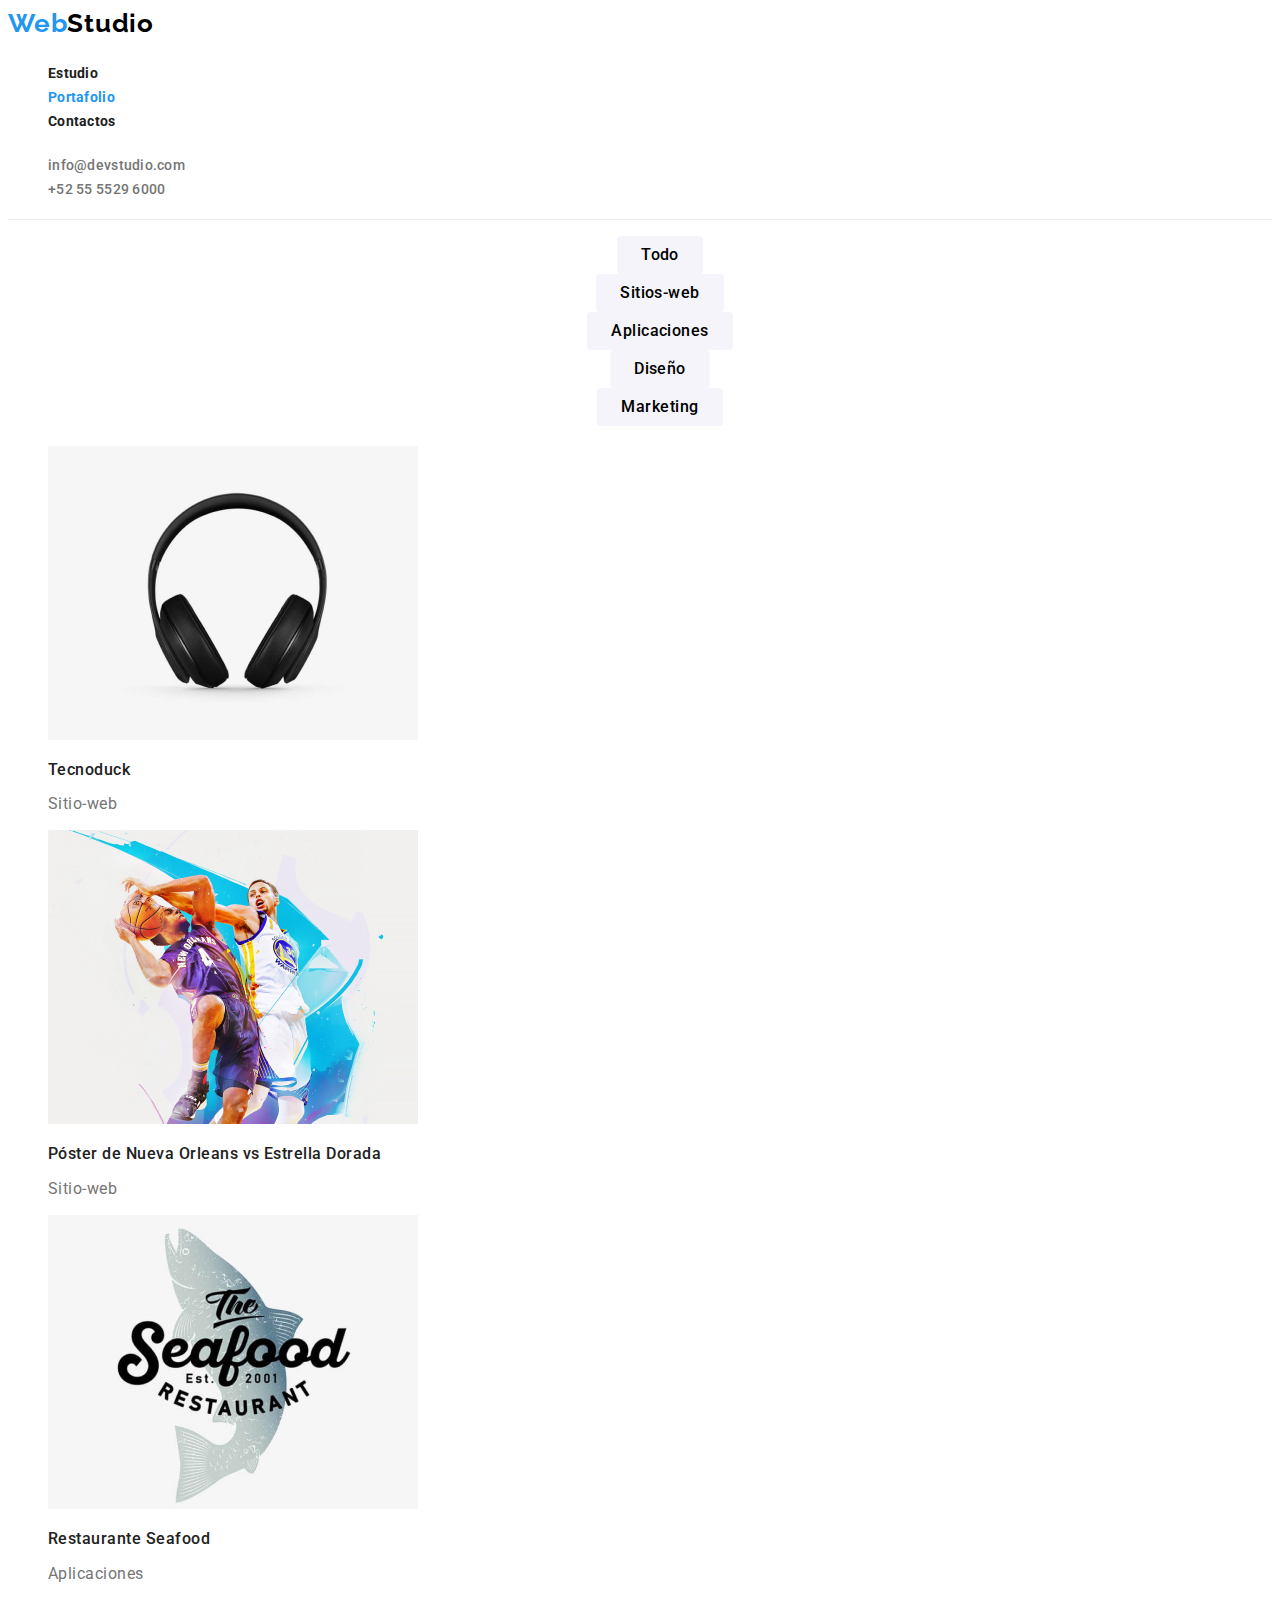
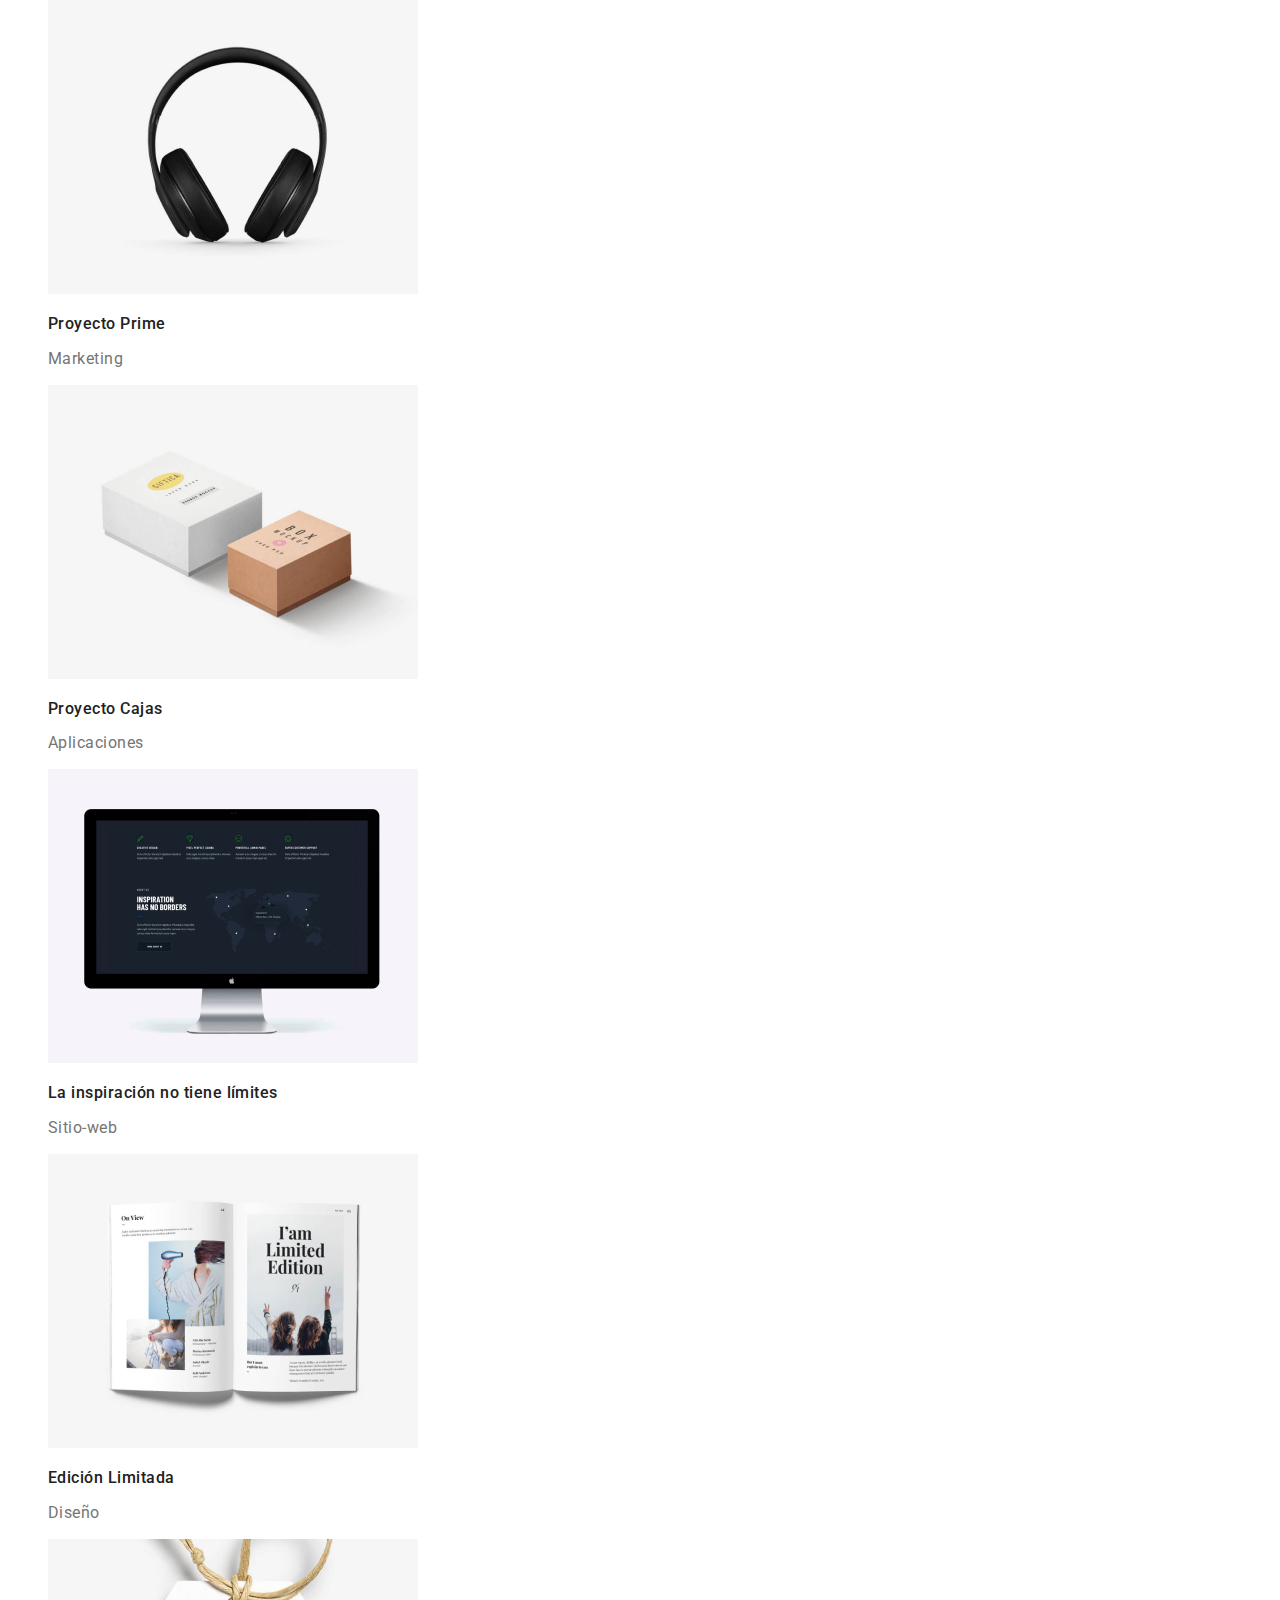
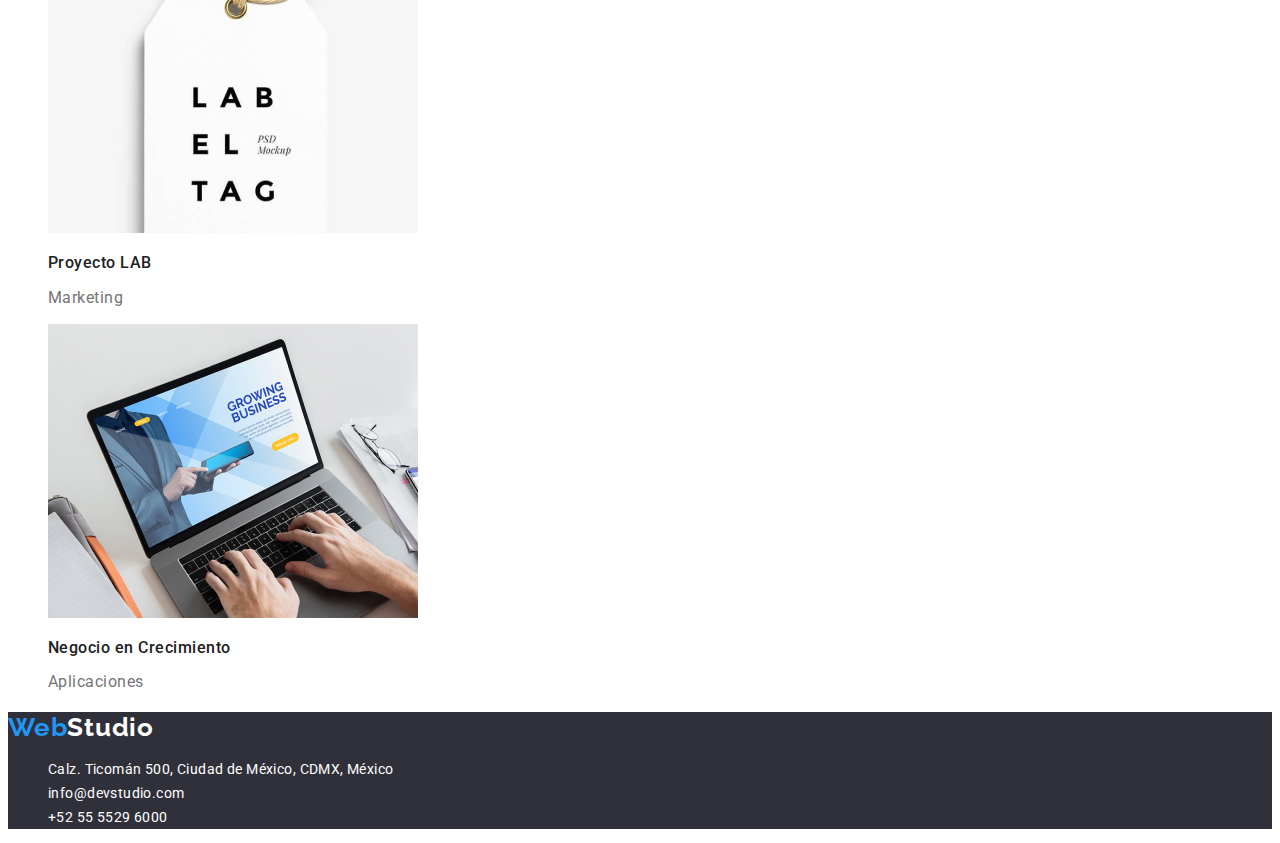
==== portafolio.html @ ef66ecbe "primer commit" ====
<!DOCTYPE html>
<html lang="es">
  <head>
    <meta charset="UTF-8" />
    <meta http-equiv="X-UA-Compatible" content="IE=edge" />
    <meta name="viewport" content="width=device-width, initial-scale=1.0" />
    <title>portafolio</title>
    <link rel="stylesheet" href="./css/styles.css" />
    <link rel="preconnect" href="https://fonts.googleapis.com" />
    <link rel="preconnect" href="https://fonts.gstatic.com" crossorigin />
    <link
      href="https://fonts.googleapis.com/css2?family=Raleway:wght@700&family=Roboto:wght@400;500;700;900&display=swap"
      rel="stylesheet"
    />
  </head>
  <body>
    <header class="header">
      <nav>
        <a href="./index.html" class="icon-header">
          <span class="icon-blue">Web</span>Studio</a
        >
        <ul>
          <li>
            <a href="./index.html" class="header-ref">Estudio</a>
          </li>
          <li>
            <a href="./portafolio.html" class="header-ref color-site"
              >Portafolio</a
            >
          </li>
          <li><a href="#" class="header-ref">Contactos</a></li>
        </ul>
      </nav>
      <ul>
        <li>
          <a href="mailto:info@devstudio.com" class="gmail"
            >info@devstudio.com</a
          >
        </li>
        <li>
          <a href="tel:+525555296000" class="telf">+52 55 5529 6000</a>
        </li>
      </ul>
    </header>
    <main>
      <section>
        <header class="hidden-header"></header>
        <ul class="filter-text">
          <li>
            <button type="button" class="filter-btn filter-text">Todo</button>
          </li>
          <li>
            <button type="button" class="filter-btn filter-text">
              Sitios-web
            </button>
          </li>
          <li>
            <button type="button" class="filter-btn filter-text">
              Aplicaciones
            </button>
          </li>
          <li>
            <button type="button" class="filter-btn filter-text">Diseño</button>
          </li>
          <li>
            <button type="button" class="filter-btn filter-text">
              Marketing
            </button>
          </li>
        </ul>
        <ul>
          <li>
            <img src="./images/imagen11.jpg" width="370" alt="Tecnoduck" />
            <h3 class="product-title">Tecnoduck</h3>
            <p class="product-descript">Sitio-web</p>
          </li>
          <li>
            <img src="./images/imagen9.jpg" width="370" alt="Póster" />
            <h3 class="product-title">
              Póster de Nueva Orleans vs Estrella Dorada
            </h3>
            <p class="product-descript">Sitio-web</p>
          </li>
          <li>
            <img src="./images/imagen10.jpg" width="370" alt="Seafood" />
            <h3 class="product-title">Restaurante Seafood</h3>
            <p class="product-descript">Aplicaciones</p>
          </li>
          <li>
            <img src="./images/imagen11.jpg" width="370" alt="proyecto" />
            <h3 class="product-title">Proyecto Prime</h3>
            <p class="product-descript">Marketing</p>
          </li>
          <li>
            <img src="./images/imagen12.jpg" width="370" alt="cajas" />
            <h3 class="product-title">Proyecto Cajas</h3>
            <p class="product-descript">Aplicaciones</p>
          </li>
          <li>
            <img src="./images/imagen13.jpg" width="370" alt="limites" />
            <h3 class="product-title">La inspiración no tiene límites</h3>
            <p class="product-descript">Sitio-web</p>
          </li>
          <li>
            <img src="./images/imagen14.jpg" width="370" alt="edicion Limitada" />
            <h3 class="product-title">Edición Limitada</h3>
            <p class="product-descript">Diseño</p>
          </li>
          <li>
            <img src="./images/imagen15.jpg" width="370" alt="LAB" />
            <h3 class="product-title">Proyecto LAB</h3>
            <p class="product-descript">Marketing</p>
          </li>
          <li>
            <img src="./images/imagen16.jpg" width="370" alt="Aplicaciones" />
            <h3 class="product-title">Negocio en Crecimiento</h3>
            <p class="product-descript">Aplicaciones</p>
          </li>
        </ul>
      </section>
    </main>
    <footer class="footer">
      <a href="./index.html" class="icon-footer">
        <span class="icon-footer-blue">Web</span>Studio</a
      >
      <address class="address">
        <ul>
          <li>Calz. Ticomán 500, Ciudad de México, CDMX, México</li>
          <li>
            <a href="mailto:info@devstudio.com" class="footer-mail"
              >info@devstudio.com</a
            >
          </li>
          <li>
            <a href="tel:+525555296000" class="footer-tel">+52 55 5529 6000</a>
          </li>
        </ul>
      </address>
    </footer>
  </body>
</html>
---- css/styles.css ----
:root {
  --color-principal-texto: #212121;
  --color-segundo-texto: #757575;
  --color-web: #2196f3;
  --color-primario-fondo-pantalla: #ffffff;
  --color-segundo-fondo-pantalla: #2f303a;
}
body {
  font-family: 'Roboto', sans-serif;
  color: var(--color-principal-texto);
  font-size: 20px;
  background-color: var(--color-primario-fondo-pantalla);
}
ul {
  list-style: none;
}
a {
  text-decoration: none;
}
.header {
  border-bottom: 1px solid #ececec;
}
.icon-blue {
  color: var(--color-web);
}
.icon-header {
  font-family: 'Raleway', sans-serif;
  font-style: normal;
  color: #000000;
  font-weight: 700;
  font-size: 26px;
  line-height: 31px;
  letter-spacing: 0.03em;
  text-align: right;
}
.header-ref {
  font-style: normal;
  font-weight: 700;
  font-size: 14px;
  line-height: 16px;
  letter-spacing: 0.02em;
  color: #212121;
}
.header-ref:hover,
.header-ref:focus {
  color: var(--color-web);
}
.color-main,
.color-site {
  color: var(--color-web);
}
.telf,
.gmail {
  font-size: 14px;
  font-weight: 500;
  line-height: 1.14;
  letter-spacing: 0.02em;
  color: var(--color-segundo-texto);
}
.telf:hover,
.gmail:focus,
.telf:focus,
.gmail:hover {
  color: var(--color-web);
}

.hero {
  background-color: var(--color-segundo-fondo-pantalla);
}
.hero-title {
  font-weight: 900;
  font-size: 44px;
  line-height: 1.36;
  text-align: center;
  letter-spacing: 0.06em;
  text-transform: uppercase;
  color: #ffffff;
}
.hero-btn {
  font-weight: 700;
  font-size: 16px;
  line-height: 1.88;
  display: flex;
  align-items: center;
  text-align: center;
  letter-spacing: 0.06em;
  color: #ffffff;
  background-color: var(--color-web);
  box-shadow: 0px 4px 4px rgba(0, 0, 0, 0.15);
  border-radius: 4px;
  border-style: none;
  cursor: pointer;
}
.title-self {
  font-size: 14px;
  line-height: 1.14;
  letter-spacing: 0.03em;
  text-transform: uppercase;
}
.descr-self {
  font-size: 14px;
  line-height: 1.71;
  letter-spacing: 0.03em;
  color: var(--color-segundo-texto);
}
.title {
  font-size: 36px;
  line-height: 1.16;
  text-align: center;
  letter-spacing: 0.03em;
  color: inherit;
}
.section-work {
  background-color: #f5f4fa;
}
.title-team {
  font-size: 36px;
  line-height: 1.16;
  text-align: center;
  letter-spacing: 0.03em;
  color: inherit;
}
.team-name,
.team-work,
.product-title,
.product-descript {
  font-size: 16px;
  line-height: 1.18;
  letter-spacing: 0.03em;
}
.team-names,
.product-title {
  font-weight: 500;
}
.team-work,
.product-descript {
  color: var(--color-segundo-texto);
}
.footer {
  font-style: normal;
  background-color: var(--color-segundo-fondo-pantalla);
}
.icon-footer-blue {
  color: var(--color-web);
}
.icon-footer {
  font-family: 'Raleway', sans-serif;
  color: #ffffff;
  font-weight: 700;
  font-size: 26px;
  line-height: 1.19;
  letter-spacing: 0.03em;
}
.address,
.footer-mail,
.footer-tel {
  font-family: 'Roboto';
  font-style: normal;
  font-weight: 400;
  font-size: 14px;
  line-height: 24px;
  letter-spacing: 0.03em;
  color: #ffffff;
}
.footer-gmail,
.footer-telf {
  color: rgba(255, 255, 255, 0.6);
}
.footer-gmail:hover,
.footer-gmail:focus {
  color: var(--color-web);
}
.footer-telf:hover,
.footer-telf:focus {
  color: var(--color-web);
}
.filter-btn {
  font-family: 'Roboto', sans-serif;
  font-weight: 500;
  font-size: 16px;
  line-height: 1.62;
  text-align: center;
  letter-spacing: 0.03em;
  background-color: #f5f4fa;
  border-radius: 4px;
  border-style: none;
  cursor: pointer;
  padding: 6px 24px;
}
.hidden-header {
  visibility: hidden;
}
.filter-btn:hover,
.filter-btn:focus {
  background-color: var(--color-web);
  box-shadow: 0px 3px 1px rgba(0, 0, 0, 0.1), 0px 1px 2px rgba(0, 0, 0, 0.8),
    0px 2px 2px rgba(0, 0, 0, 0.12);
  border-radius: 4px;
  font-weight: 500;
  font-size: 16px;
  line-height: 1.62;
  text-align: center;
  letter-spacing: 0.03em;
  color: #ffffff;
}
.filter-text {
  font-weight: 500;
  font-size: 16px;
  line-height: 1.62;
  text-align: center;
  letter-spacing: 0.03em;
}
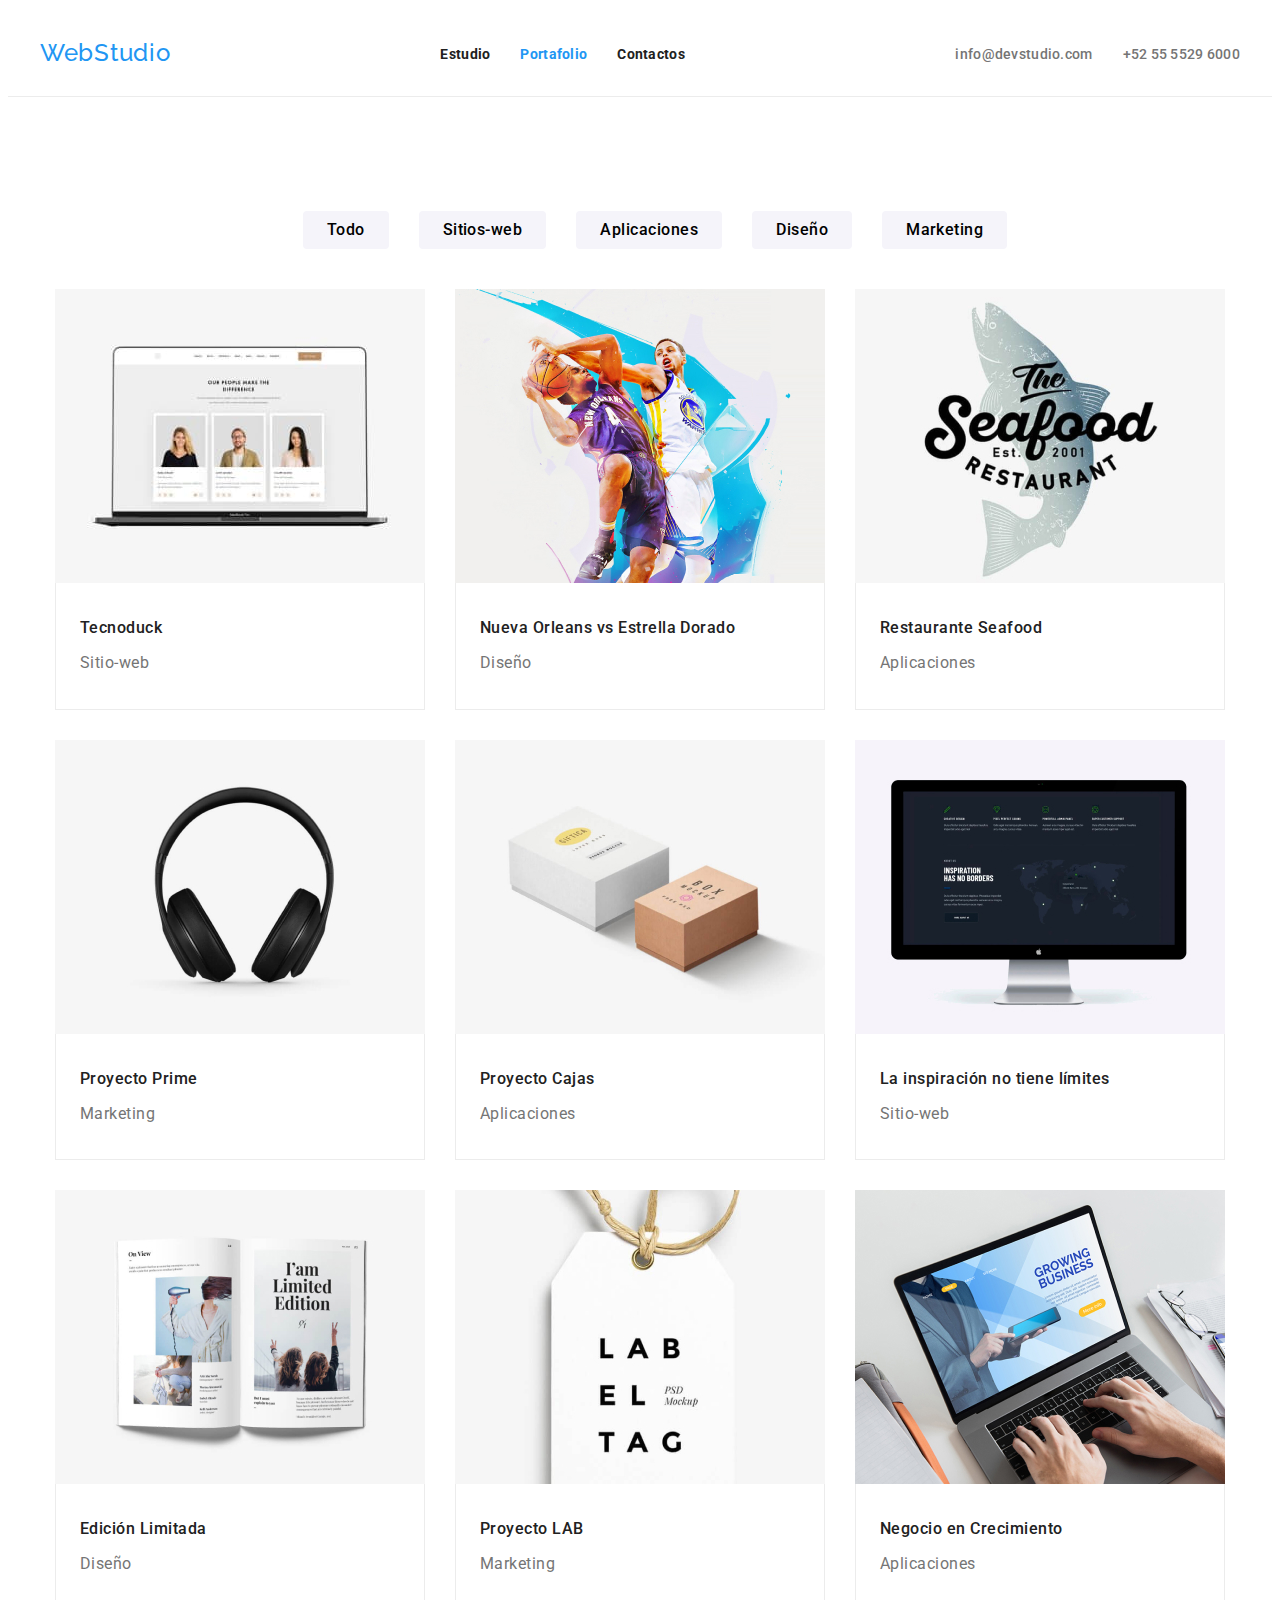
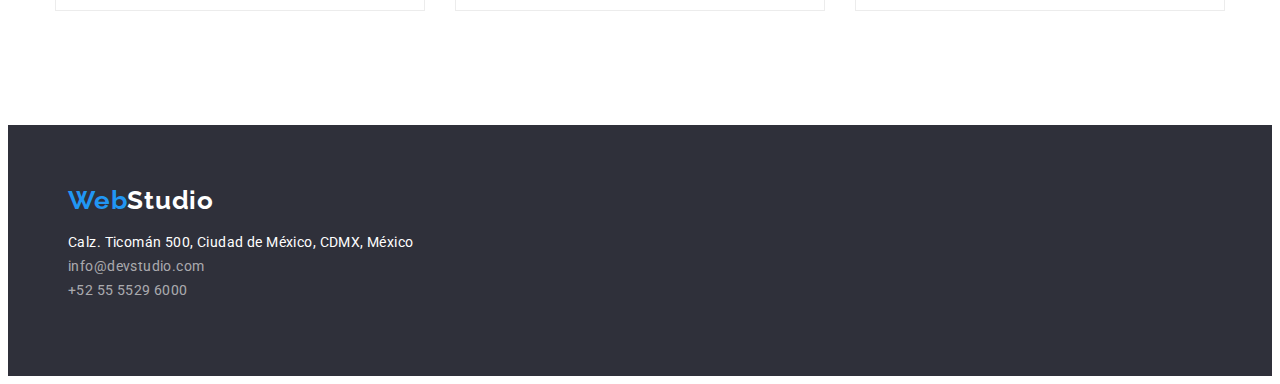
==== commit 78e02afe: "commit message" ====
--- a/portafolio.html
+++ b/portafolio.html
@@ -11,131 +11,155 @@
     <link
       href="https://fonts.googleapis.com/css2?family=Raleway:wght@700&family=Roboto:wght@400;500;700;900&display=swap"
       rel="stylesheet"
-    />
+     />
+    
   </head>
   <body>
-    <header class="header">
-      <nav>
-        <a href="./index.html" class="icon-header">
-          <span class="icon-blue">Web</span>Studio</a
-        >
-        <ul>
-          <li>
-            <a href="./index.html" class="header-ref">Estudio</a>
-          </li>
-          <li>
-            <a href="./portafolio.html" class="header-ref color-site"
-              >Portafolio</a
-            >
-          </li>
-          <li><a href="#" class="header-ref">Contactos</a></li>
-        </ul>
-      </nav>
-      <ul>
-        <li>
-          <a href="mailto:info@devstudio.com" class="gmail"
-            >info@devstudio.com</a
-          >
-        </li>
-        <li>
-          <a href="tel:+525555296000" class="telf">+52 55 5529 6000</a>
-        </li>
-      </ul>
-    </header>
-    <main>
-      <section>
-        <header class="hidden-header"></header>
-        <ul class="filter-text">
-          <li>
-            <button type="button" class="filter-btn filter-text">Todo</button>
-          </li>
-          <li>
-            <button type="button" class="filter-btn filter-text">
-              Sitios-web
-            </button>
-          </li>
-          <li>
-            <button type="button" class="filter-btn filter-text">
-              Aplicaciones
-            </button>
-          </li>
-          <li>
-            <button type="button" class="filter-btn filter-text">Diseño</button>
-          </li>
-          <li>
-            <button type="button" class="filter-btn filter-text">
-              Marketing
-            </button>
-          </li>
-        </ul>
-        <ul>
-          <li>
-            <img src="./images/imagen11.jpg" width="370" alt="Tecnoduck" />
-            <h3 class="product-title">Tecnoduck</h3>
-            <p class="product-descript">Sitio-web</p>
-          </li>
-          <li>
-            <img src="./images/imagen9.jpg" width="370" alt="Póster" />
-            <h3 class="product-title">
-              Póster de Nueva Orleans vs Estrella Dorada
-            </h3>
-            <p class="product-descript">Sitio-web</p>
-          </li>
-          <li>
-            <img src="./images/imagen10.jpg" width="370" alt="Seafood" />
-            <h3 class="product-title">Restaurante Seafood</h3>
-            <p class="product-descript">Aplicaciones</p>
-          </li>
-          <li>
-            <img src="./images/imagen11.jpg" width="370" alt="proyecto" />
-            <h3 class="product-title">Proyecto Prime</h3>
-            <p class="product-descript">Marketing</p>
-          </li>
-          <li>
-            <img src="./images/imagen12.jpg" width="370" alt="cajas" />
-            <h3 class="product-title">Proyecto Cajas</h3>
-            <p class="product-descript">Aplicaciones</p>
-          </li>
-          <li>
-            <img src="./images/imagen13.jpg" width="370" alt="limites" />
-            <h3 class="product-title">La inspiración no tiene límites</h3>
-            <p class="product-descript">Sitio-web</p>
-          </li>
-          <li>
-            <img src="./images/imagen14.jpg" width="370" alt="edicion Limitada" />
-            <h3 class="product-title">Edición Limitada</h3>
-            <p class="product-descript">Diseño</p>
-          </li>
-          <li>
-            <img src="./images/imagen15.jpg" width="370" alt="LAB" />
-            <h3 class="product-title">Proyecto LAB</h3>
-            <p class="product-descript">Marketing</p>
-          </li>
-          <li>
-            <img src="./images/imagen16.jpg" width="370" alt="Aplicaciones" />
-            <h3 class="product-title">Negocio en Crecimiento</h3>
-            <p class="product-descript">Aplicaciones</p>
-          </li>
-        </ul>
+    <header class="header.2">
+      <div class="container container-header">
+        <header class="hidden-header">
+        <header class="hidden-header">
+        </div>
+        <header class="header">
+        <div class="container container-header" >
+        <nav class="navigation">
+            <a href="./index.html" class="icon-header">
+              <span class="icon-blue">WebStudio</span></a>
+              <ul class="list-titul">
+                <li class="list-item">
+                <a href="./index.html" class="header-ref">Estudio</a>
+              </li>
+              <li class="list-item">
+                <a href="./portafolio.html" class="header-ref color-main">Portafolio</a>
+              </li>
+              <li class="list-item"><a href="#" class="header-ref">Contactos</a></li>
+            </ul>
+          </nav>
+          <ul class="list-titul">
+            <li class="list-item">
+              <a href="mailto:info@devstudio.com" class="gmail">info@devstudio.com</a>
+            </li>
+            <li class="list-item">
+              <a href="tel:+525555296000" class="telf">+52 55 5529 6000</a>
+            </li>
+          </ul>
+        </div>
+        </header>
+        <main>
+          <section class="section">
+            <div class="container main-container">
+            <header class="hidden-header"></header>
+            <ul class="list-titul">
+              <li class="list-item">
+                <button type="button" class="filter-btn">Todo</button>
+              </li>
+              <li class="list-item list-titul">
+                <button type="button" class="filter-btn">
+                  Sitios-web
+                </button>
+              </li>
+              <li class="list-titul">
+                <button type="button" class="filter-btn">
+                  Aplicaciones
+                </button>
+              </li>
+              <li class="list-titul">
+                <button type="button" class="filter-btn filter-text">Diseño</button>
+              </li>
+              <li class=" list-item list-titul">
+                <button type="button" class="filter-btn">
+                  Marketing
+                </button>
+              </li>
+            </ul>
+            <ul class="portafolio">
+                <li class="list card">
+                  <img class="img" src="./images/imagen8.jpg" width="370" alt="Tecnoduck" />
+                  <div class="card-info">
+                    <h3 class="product-title">Tecnoduck</h3>
+                    <p class="product-descript">Sitio-web</p> 
+                  </div>
+                </li>
+                  <li class="list card">
+                    <img class="img" src="./images/imagen9.jpg" width="370" alt="Póster" />
+                    <div class="card-info">
+                      <h3 class="product-title">
+                        Nueva Orleans vs Estrella Dorado</h3>
+                        <p class="product-descript">Diseño</p>
+                      </div>
+              </li>
+              <li class="list card">
+                  <img class="img" src="./images/imagen10.jpg" width="370" alt="Seafood" />
+                  <div class="card-info">
+                    <h3 class="product-title">Restaurante Seafood</h3>
+                    <p class="product-descript">Aplicaciones</p>
+                  </div>
+              </li>
+              <li class="list card">
+                  <img class="img" src="./images/imagen11.jpg" width="370" alt="proyecto" />
+                  <div class="card-info">
+                    <h3 class="product-title">Proyecto Prime</h3>
+                    <p class="product-descript">Marketing</p>
+                  </div>
+              </li>
+              <li class="list card">
+                  <img class="img" src="./images/imagen12.jpg" width="370" alt="cajas" />
+                  <div class="card-info">
+                    <h3 class="product-title">Proyecto Cajas</h3>
+                    <p class="product-descript">Aplicaciones</p>
+                  </div>
+              </li>
+              <li class="list card">                                 
+                    <img class="img src" src="./images/imagen13.jpg" width="370" alt="limites" />
+                    <div class="card-info">
+                      <h3 class="product-title">La inspiración no tiene límites</h3>
+                      <p class="product-descript">Sitio-web</p>
+                    </div>
+              </li>
+              <li class="list card">             
+                  <img class="img" src="./images/imagen14.jpg" width="370" alt="edicion Limitada" />
+                  <div class="card-info">
+                    <h3 class="product-title">Edición Limitada</h3>
+                    <p class="product-descript">Diseño</p>
+                  </div>
+              </li>
+              <li class="list card">                 
+                  <img class="img" src="./images/imagen15.jpg" width="370" alt="LAB" />
+                  <div class="card-info">
+                    <h3 class="product-title">Proyecto LAB</h3>
+                    <p class="product-descript">Marketing</p>
+                  </div>            
+              </li>
+        
+              <li class="list card">                              
+                  <img class="img" src="./images/imagen16.jpg" width="370" alt="Aplicaciones" />
+                  <div class="card-info">
+                    <h3 class="product-title">Negocio en Crecimiento</h3>
+                    <p class="product-descript">Aplicaciones</p>
+                  </div>
+              </li>
+            </ul>
+            </div>
       </section>
     </main>
     <footer class="footer">
-      <a href="./index.html" class="icon-footer">
-        <span class="icon-footer-blue">Web</span>Studio</a
-      >
-      <address class="address">
-        <ul>
-          <li>Calz. Ticomán 500, Ciudad de México, CDMX, México</li>
-          <li>
-            <a href="mailto:info@devstudio.com" class="footer-mail"
-              >info@devstudio.com</a
-            >
-          </li>
-          <li>
-            <a href="tel:+525555296000" class="footer-tel">+52 55 5529 6000</a>
-          </li>
-        </ul>
-      </address>
+      <div class="container">
+        <a href="./index.html" class="icon-footer">
+          <span class="icon-footer-blue">Web</span>Studio</a>
+        <address class="address">
+          <ul class="list-footer">
+            <li>
+              <a href="Nombre del pais"></a>Calz. Ticomán 500, Ciudad de México, CDMX, México </a>
+            </li>
+            <li>
+              <a href="mailto:info@devstudio.com" class="footer-gmail">info@devstudio.com</a>
+            </li>
+            <li>
+              <a href="tel:+525555296000" class="footer-telf">+52 55 5529 6000</a>
+            </li>
+          </ul>
+        </address>
+      </div>
     </footer>
   </body>
 </html>
--- a/css/styles.css
+++ b/css/styles.css
@@ -4,6 +4,8 @@
   --color-web: #2196f3;
   --color-primario-fondo-pantalla: #ffffff;
   --color-segundo-fondo-pantalla: #2f303a;
+  --secondar-font:'Raleway', 'sans-serfis' ;
+   --bc-color-border: #ECECEC; 
 }
 body {
   font-family: 'Roboto', sans-serif;
@@ -11,6 +13,112 @@
   font-size: 20px;
   background-color: var(--color-primario-fondo-pantalla);
 }
+
+.portafolio{
+  display: flex;
+  flex-wrap: wrap;
+  gap: 30px;
+  padding: 0;
+  justify-content: center;
+}
+
+.card{
+ width: 370px;
+}
+
+.img{
+display: block;
+margin: 0;
+padding: 0;
+}
+
+.card-info{
+  display: block;
+  margin: 0;
+  padding: 0;
+  border: 1px solid var(--bc-color-border);
+  border-top: none;
+  padding: 20px 24px;
+  flex-shrink: 0;
+}
+
+.div{
+  display: block;
+}
+.footer-2{
+  font-style: normal;
+    background-color: var(--color-segundo-fondo-pantalla);
+    padding: 60px;
+}
+
+.header{
+  padding: 12px;
+  border-bottom: 2px solid var(--bc-color-border);
+}
+
+.header-2{
+  padding: 12px;
+  border-bottom:2px solid var(--bc-color-border) ;
+}
+.container{
+  width: 1200px;
+  margin: auto;
+ }
+
+.container-header{
+display: flex;
+justify-content: space-between;
+align-items: center;
+}
+
+.navigation{
+  display: flex;
+  align-items: center;
+}
+
+.link{
+  
+  
+}
+
+.list-titul{
+  display: flex;
+  align-items: center;
+  align-items: flex-start;
+  padding: 0;
+  margin-left: 30px;
+}
+
+
+.list-item:not(:first-child){
+margin-left: 30px;
+}
+
+.list-footer{
+  list-style: none;
+  padding: 0;
+  
+}
+.main-container{
+ display: flex;
+ flex-direction: column;
+ align-items: center;
+}
+.container-advantager{
+  width: 270px;
+}
+
+.icon-header{
+  margin-right: 120px;
+  font-family: var(--secondar-font-);
+}
+
+.icon-blue{
+  margin-right: 120px;
+}
+
+
+
 ul {
   list-style: none;
 }
@@ -19,16 +127,17 @@
 }
 .header {
   border-bottom: 1px solid #ececec;
+  padding: 12px 0;
 }
 .icon-blue {
   color: var(--color-web);
 }
 .icon-header {
   font-family: 'Raleway', sans-serif;
-  font-style: normal;
+  font-style: 14px;
   color: #000000;
-  font-weight: 700;
-  font-size: 26px;
+  font-weight: 500;
+  font-size: 24px;
   line-height: 31px;
   letter-spacing: 0.03em;
   text-align: right;
@@ -41,6 +150,7 @@
   letter-spacing: 0.02em;
   color: #212121;
 }
+
 .header-ref:hover,
 .header-ref:focus {
   color: var(--color-web);
@@ -65,8 +175,22 @@
 }
 
 .hero {
+  height: 600px;
   background-color: var(--color-segundo-fondo-pantalla);
-}
+  text-align: center;
+  display: flex;
+  align-items: center;
+}
+
+.section{
+  padding-top: 94px;
+ padding-bottom: 94px;
+}
+
+.activity{
+  padding-top: 0;
+}
+
 .hero-title {
   font-weight: 900;
   font-size: 44px;
@@ -75,12 +199,16 @@
   letter-spacing: 0.06em;
   text-transform: uppercase;
   color: #ffffff;
+  margin: auto;
+  margin-bottom: 30px;
+  margin-top: 0;
+  width: 696px;
 }
 .hero-btn {
   font-weight: 700;
   font-size: 16px;
   line-height: 1.88;
-  display: flex;
+  display:inline-flex ;
   align-items: center;
   text-align: center;
   letter-spacing: 0.06em;
@@ -90,6 +218,9 @@
   border-radius: 4px;
   border-style: none;
   cursor: pointer;
+  border-radius: 4px;
+  border: none; 
+  padding: 10px 32px;
 }
 .title-self {
   font-size: 14px;
@@ -139,6 +270,7 @@
 .footer {
   font-style: normal;
   background-color: var(--color-segundo-fondo-pantalla);
+  padding: 60px;
 }
 .icon-footer-blue {
   color: var(--color-web);
@@ -154,7 +286,7 @@
 .address,
 .footer-mail,
 .footer-tel {
-  font-family: 'Roboto';
+  font-family: 'roboto';
   font-style: normal;
   font-weight: 400;
   font-size: 14px;
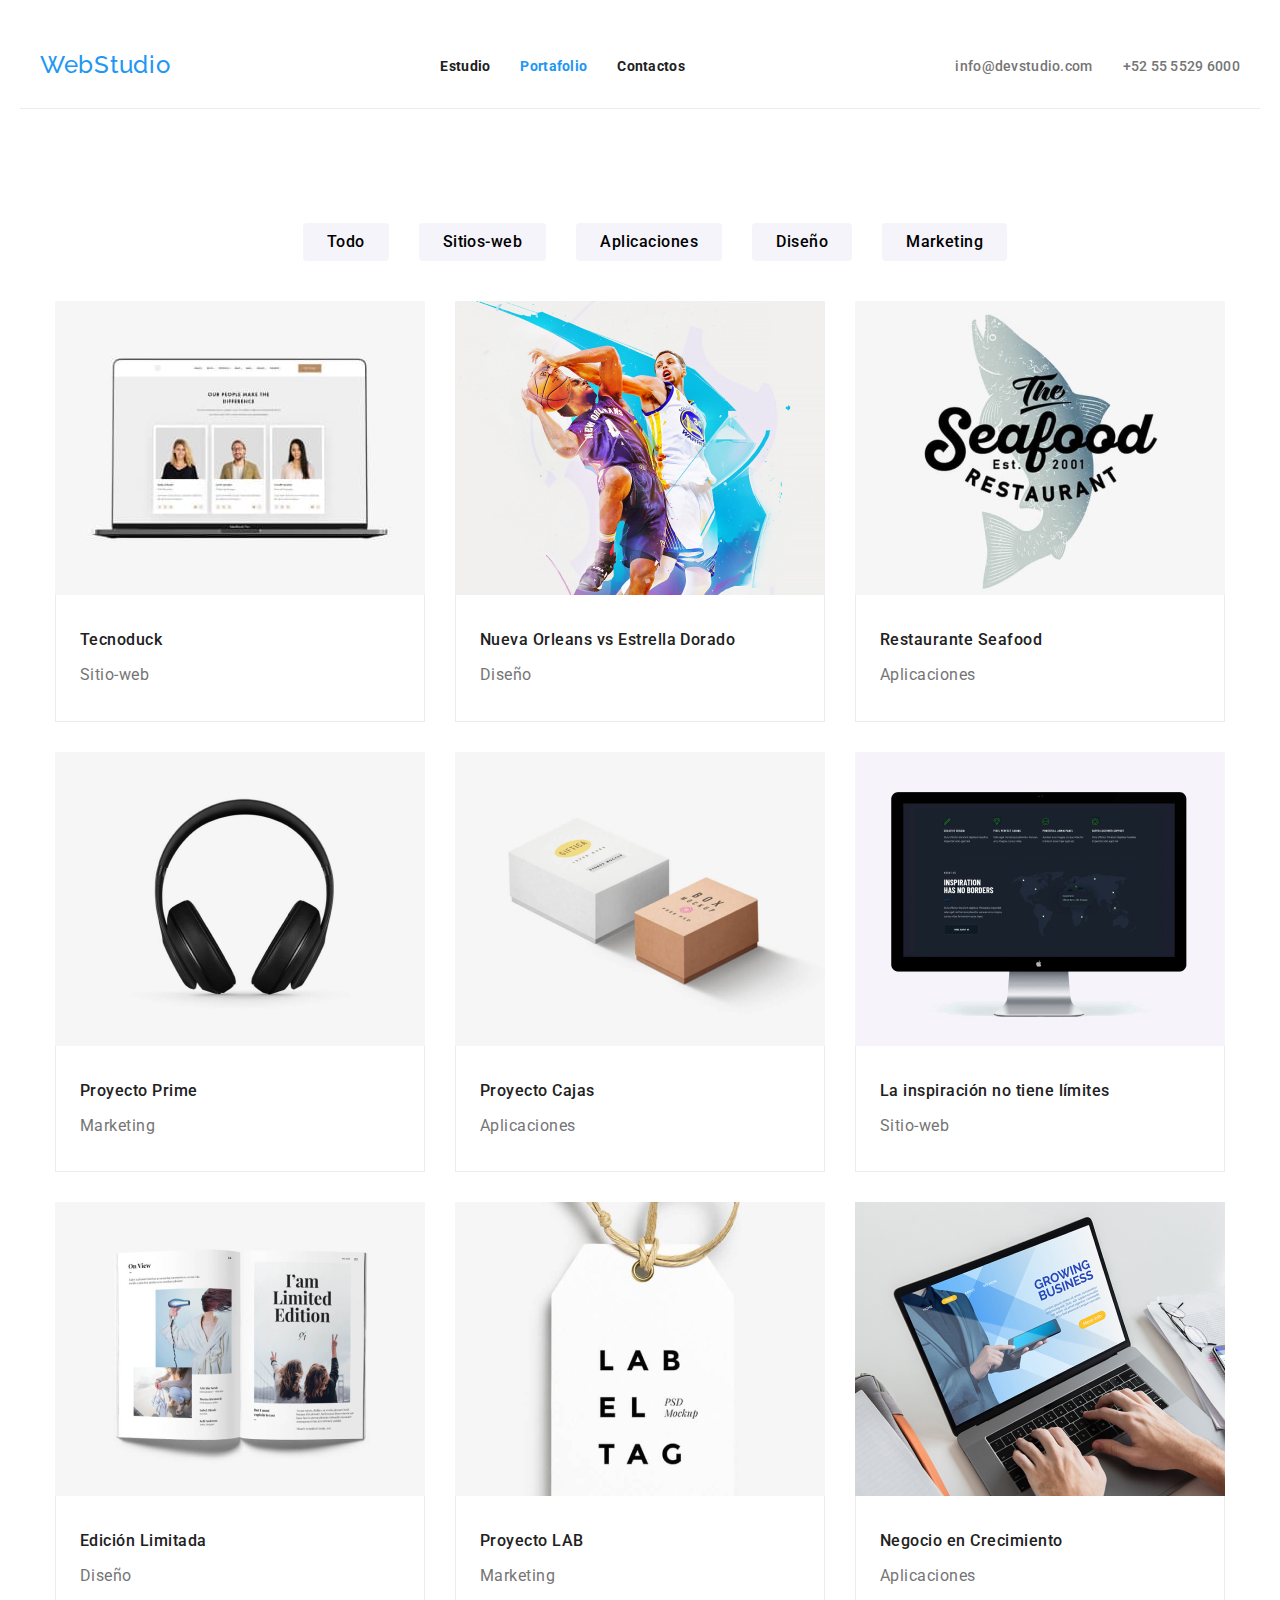
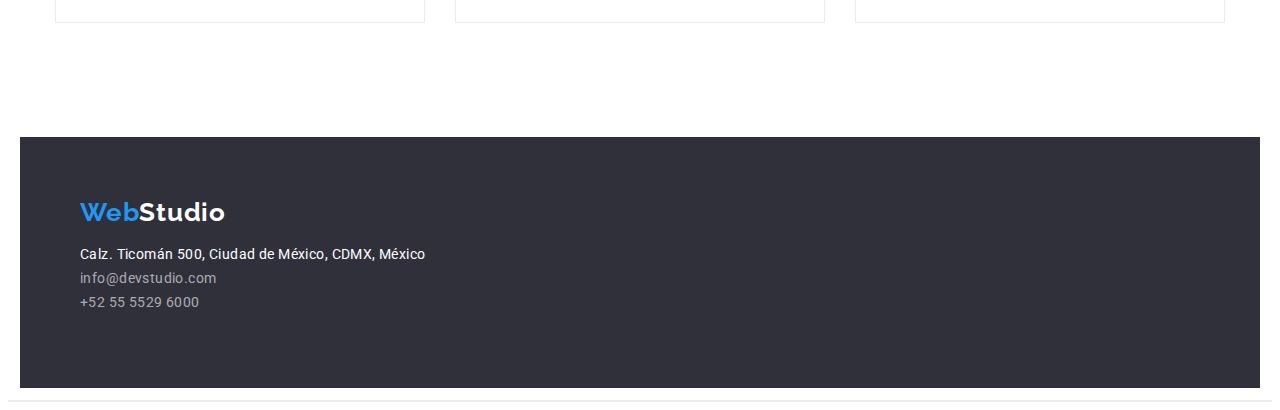
==== commit df76d020: "commit message" ====
--- a/portafolio.html
+++ b/portafolio.html
@@ -4,7 +4,7 @@
     <meta charset="UTF-8" />
     <meta http-equiv="X-UA-Compatible" content="IE=edge" />
     <meta name="viewport" content="width=device-width, initial-scale=1.0" />
-    <title>portafolio</title>
+    <title>Portafolio</title>
     <link rel="stylesheet" href="./css/styles.css" />
     <link rel="preconnect" href="https://fonts.googleapis.com" />
     <link rel="preconnect" href="https://fonts.gstatic.com" crossorigin />
@@ -15,7 +15,7 @@
     
   </head>
   <body>
-    <header class="header.2">
+    <header class="header-2">
       <div class="container container-header">
         <header class="hidden-header">
         <header class="hidden-header">
--- a/css/styles.css
+++ b/css/styles.css
@@ -76,10 +76,6 @@
   align-items: center;
 }
 
-.link{
-  
-  
-}
 
 .list-titul{
   display: flex;
